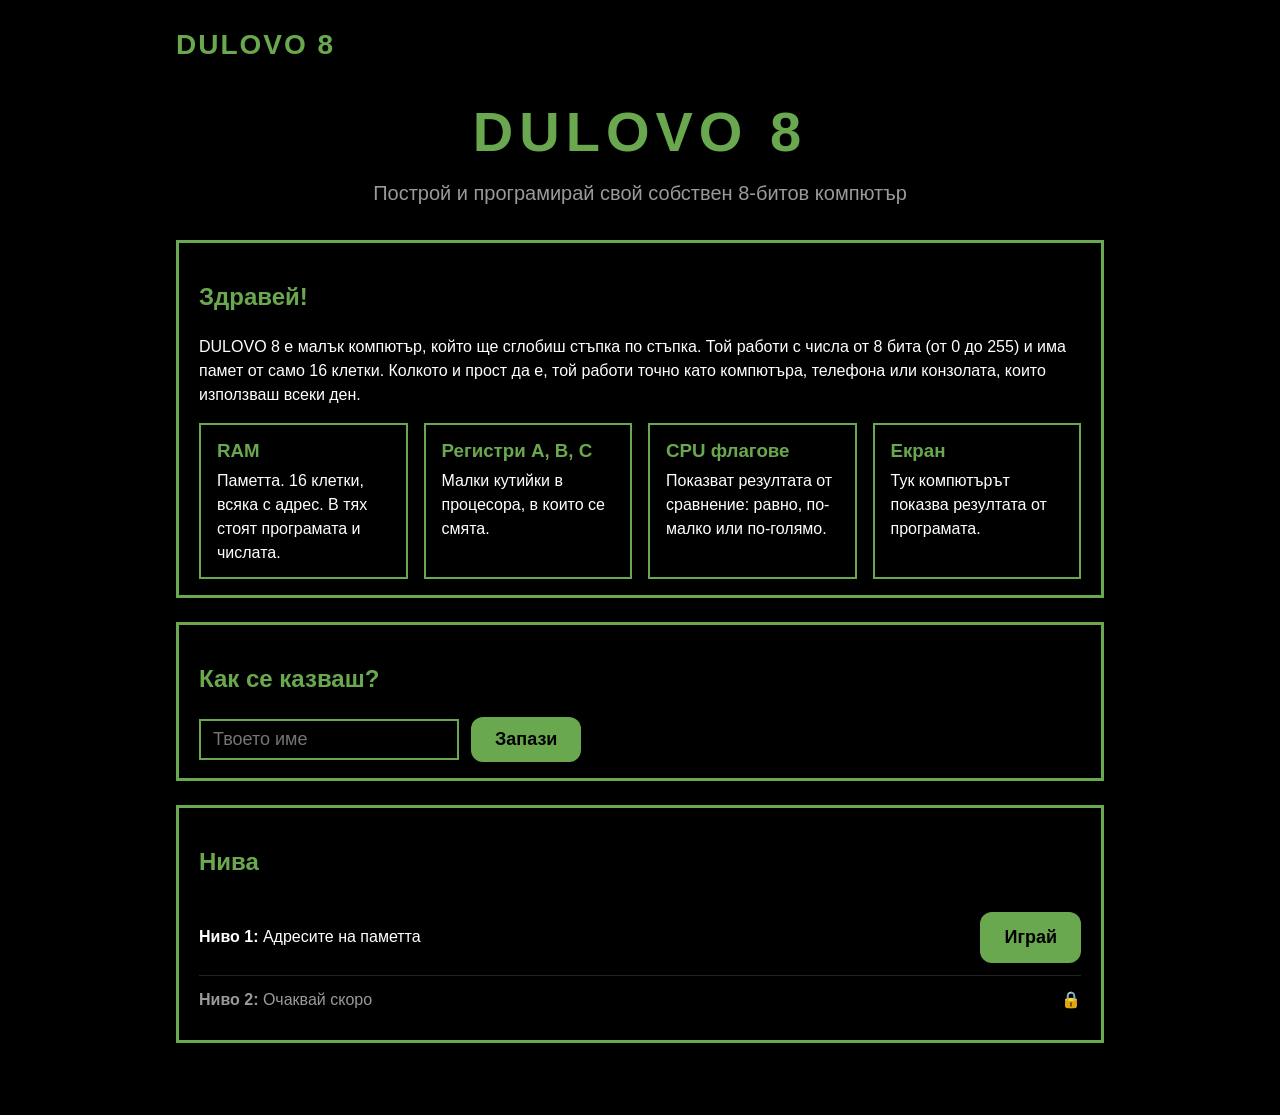
==== index.html @ 983c614d "Add home page and level 1 (RAM addresses) Static HTML/CSS/JS site styled after the original spreadsh" ====
<!DOCTYPE html>
<html lang="bg">
<head>
  <meta charset="UTF-8">
  <meta name="viewport" content="width=device-width, initial-scale=1">
  <title>DULOVO 8</title>
  <link rel="stylesheet" href="css/style.css">
</head>
<body>
  <div class="page">
    <div class="top-bar">
      <a class="logo" href="index.html">DULOVO 8</a>
      <span class="player-name" id="player-name"></span>
    </div>

    <div class="hero">
      <h1>DULOVO 8</h1>
      <p>Построй и програмирай свой собствен 8-битов компютър</p>
    </div>

    <div class="panel">
      <h2>Здравей!</h2>
      <p>
        DULOVO 8 е малък компютър, който ще сглобиш стъпка по стъпка.
        Той работи с числа от 8 бита (от 0 до 255) и има памет от само 16 клетки.
        Колкото и прост да е, той работи точно като компютъра, телефона или конзолата,
        които използваш всеки ден.
      </p>
      <div class="parts">
        <div class="part">
          <h3>RAM</h3>
          Паметта. 16 клетки, всяка с адрес. В тях стоят програмата и числата.
        </div>
        <div class="part">
          <h3>Регистри A, B, C</h3>
          Малки кутийки в процесора, в които се смята.
        </div>
        <div class="part">
          <h3>CPU флагове</h3>
          Показват резултата от сравнение: равно, по-малко или по-голямо.
        </div>
        <div class="part">
          <h3>Екран</h3>
          Тук компютърът показва резултата от програмата.
        </div>
      </div>
    </div>

    <div class="panel">
      <h2>Как се казваш?</h2>
      <form class="name-form" id="name-form">
        <input type="text" id="name-input" placeholder="Твоето име" maxlength="30" required>
        <button class="button" type="submit">Запази</button>
      </form>
    </div>

    <div class="panel">
      <h2>Нива</h2>
      <ul class="levels">
        <li>
          <span><strong>Ниво 1:</strong> Адресите на паметта</span>
          <span>
            <span class="badge" id="level-1-done" hidden>✔ Завършено</span>
            <a class="button" href="level-1.html">Играй</a>
          </span>
        </li>
        <li class="locked">
          <span><strong>Ниво 2:</strong> Очаквай скоро</span>
          <span>🔒</span>
        </li>
      </ul>
    </div>
  </div>

  <script src="js/progress.js"></script>
  <script>
    const nameInput = document.getElementById("name-input");
    nameInput.value = Progress.getName();
    showPlayerName();

    document.getElementById("name-form").addEventListener("submit", (event) => {
      event.preventDefault();
      Progress.setName(nameInput.value.trim());
      showPlayerName();
    });

    document.getElementById("level-1-done").hidden = !Progress.isCompleted(1);
  </script>
</body>
</html>
---- css/style.css ----
:root {
  --bg: #000;
  --fg: #fff;
  --green: #6aa84f;
  --green-dark: #4e7d3a;
  --muted: #9a9a9a;
  --error: #e06666;
  --ok-bg: #1f3a14;
  --error-bg: #3d1616;
}

* {
  box-sizing: border-box;
}

body {
  margin: 0;
  background: var(--bg);
  color: var(--fg);
  font-family: Arial, Helvetica, sans-serif;
  line-height: 1.5;
}

a {
  color: var(--green);
}

.page {
  max-width: 960px;
  margin: 0 auto;
  padding: 24px 16px 48px;
}

.top-bar {
  display: flex;
  justify-content: space-between;
  align-items: center;
  margin-bottom: 24px;
}

.logo {
  font-size: 28px;
  font-weight: bold;
  color: var(--green);
  text-decoration: none;
  letter-spacing: 2px;
}

.player-name {
  color: var(--muted);
}

h1,
h2 {
  color: var(--green);
}

.panel {
  border: 3px solid var(--green);
  padding: 16px 20px;
  margin-bottom: 24px;
}

.button {
  display: inline-block;
  background: var(--green);
  color: #000;
  border: none;
  border-radius: 12px;
  padding: 12px 24px;
  font-size: 18px;
  font-weight: bold;
  text-decoration: none;
  cursor: pointer;
}

.button:hover {
  background: var(--green-dark);
}

.button.secondary {
  background: transparent;
  color: var(--green);
  border: 2px solid var(--green);
}

.button:disabled {
  opacity: 0.5;
  cursor: default;
}

input[type="text"] {
  background: #000;
  color: var(--fg);
  border: 2px solid var(--green);
  padding: 8px 12px;
  font-size: 18px;
}

/* Home page */

.hero {
  text-align: center;
  margin-bottom: 32px;
}

.hero h1 {
  font-size: 56px;
  margin: 0;
  letter-spacing: 6px;
}

.hero p {
  font-size: 20px;
  color: var(--muted);
  margin-top: 4px;
}

.parts {
  display: grid;
  grid-template-columns: repeat(auto-fit, minmax(200px, 1fr));
  gap: 16px;
}

.part {
  border: 2px solid var(--green);
  padding: 12px 16px;
}

.part h3 {
  margin: 0 0 4px;
  color: var(--green);
}

.name-form {
  display: flex;
  gap: 12px;
  flex-wrap: wrap;
  align-items: center;
}

.levels {
  list-style: none;
  padding: 0;
  margin: 0;
}

.levels li {
  display: flex;
  justify-content: space-between;
  align-items: center;
  gap: 12px;
  border-bottom: 1px solid #222;
  padding: 12px 0;
}

.levels li:last-child {
  border-bottom: none;
}

.levels .locked {
  color: var(--muted);
}

.badge {
  color: var(--green);
  font-weight: bold;
}

/* RAM table */

.level-layout {
  display: flex;
  gap: 32px;
  flex-wrap: wrap;
  align-items: flex-start;
}

.ram-title {
  text-align: center;
  color: var(--green);
  font-weight: bold;
  font-size: 24px;
  margin-bottom: 4px;
}

.ram {
  border-collapse: collapse;
  border: 3px solid var(--green);
  font-size: 22px;
}

.ram td {
  border: 3px solid var(--green);
  height: 44px;
  padding: 0;
}

.ram td.address {
  width: 84px;
}

.ram td.content {
  width: 250px;
}

.ram input {
  width: 100%;
  height: 100%;
  background: transparent;
  color: var(--fg);
  border: none;
  font-size: 22px;
  text-align: center;
  outline: none;
}

.ram input:focus {
  background: #1a1a1a;
}

.ram td.correct {
  background: var(--ok-bg);
}

.ram td.wrong {
  background: var(--error-bg);
}

.task {
  flex: 1;
  min-width: 260px;
}

.actions {
  display: flex;
  gap: 12px;
  flex-wrap: wrap;
  margin: 16px 0;
}

.feedback {
  font-size: 18px;
  min-height: 28px;
}

.feedback.ok {
  color: var(--green);
}

.feedback.error {
  color: var(--error);
}

@media (max-width: 480px) {
  .hero h1 {
    font-size: 40px;
  }

  .ram td.content {
    width: 200px;
  }
}
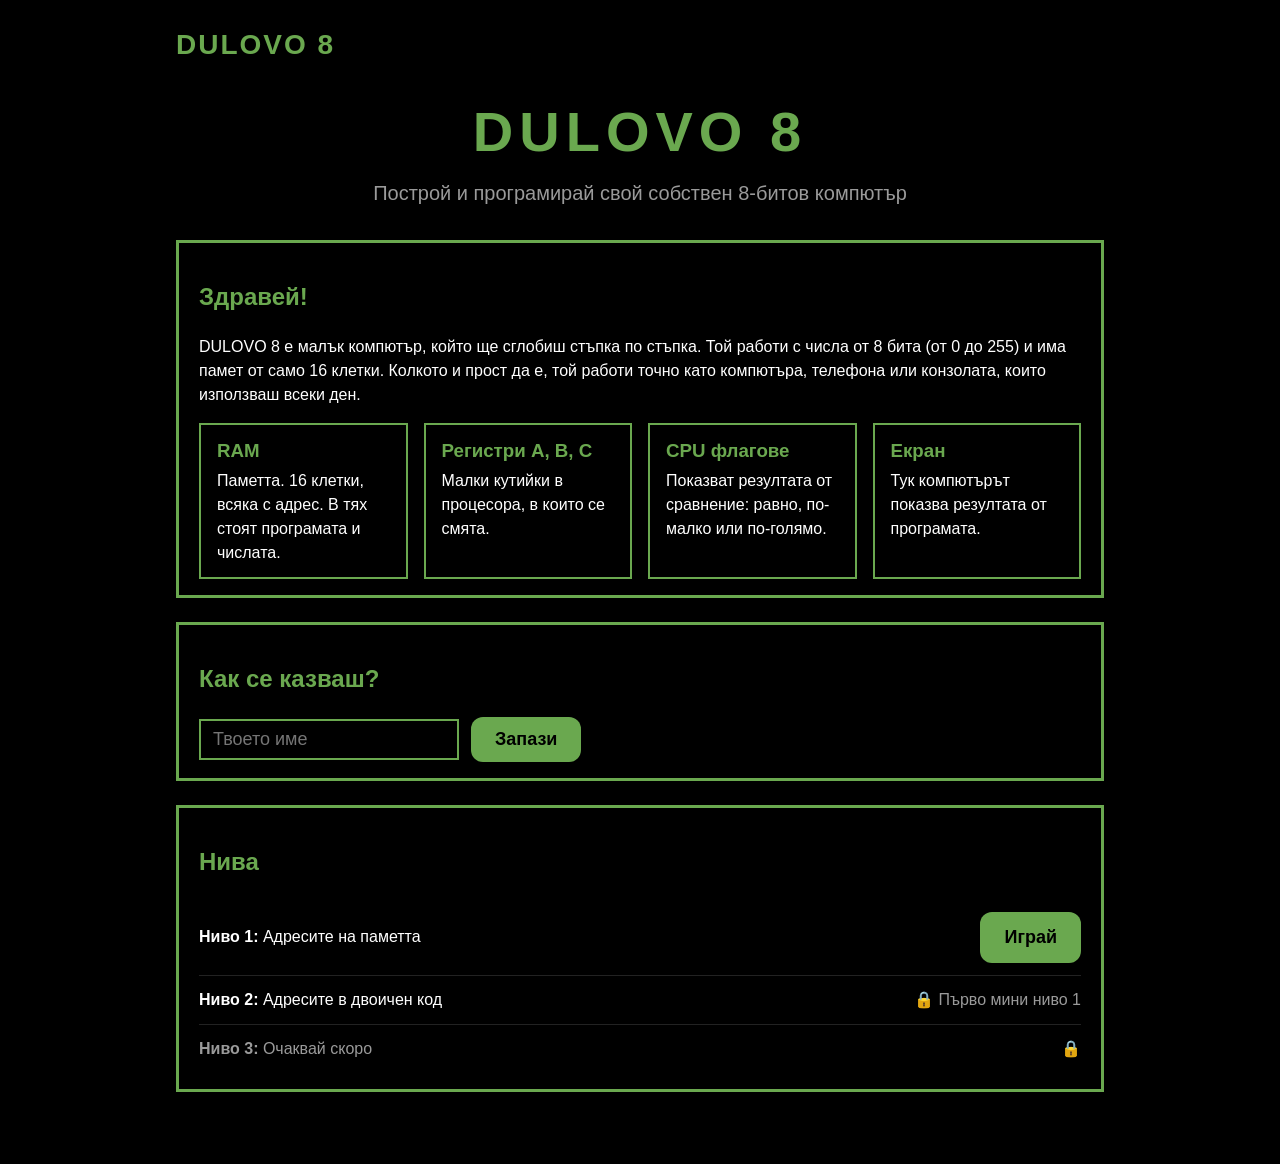
==== commit 55f99e0c: "Add level 2: RAM addresses in 4-bit binary Moves the shared RAM-table logic into js/ram-level.js so " ====
--- a/index.html
+++ b/index.html
@@ -64,8 +64,16 @@
             <a class="button" href="level-1.html">Играй</a>
           </span>
         </li>
+        <li>
+          <span><strong>Ниво 2:</strong> Адресите в двоичен код</span>
+          <span>
+            <span class="badge" id="level-2-done" hidden>✔ Завършено</span>
+            <a class="button" href="level-2.html" id="level-2-play" hidden>Играй</a>
+            <span class="locked" id="level-2-locked">🔒 Първо мини ниво 1</span>
+          </span>
+        </li>
         <li class="locked">
-          <span><strong>Ниво 2:</strong> Очаквай скоро</span>
+          <span><strong>Ниво 3:</strong> Очаквай скоро</span>
           <span>🔒</span>
         </li>
       </ul>
@@ -85,6 +93,9 @@
     });
 
     document.getElementById("level-1-done").hidden = !Progress.isCompleted(1);
+    document.getElementById("level-2-done").hidden = !Progress.isCompleted(2);
+    document.getElementById("level-2-play").hidden = !Progress.isCompleted(1);
+    document.getElementById("level-2-locked").hidden = Progress.isCompleted(1);
   </script>
 </body>
 </html>
--- a/css/style.css
+++ b/css/style.css
@@ -11,6 +11,10 @@
 
 * {
   box-sizing: border-box;
+}
+
+[hidden] {
+  display: none !important;
 }
 
 body {
@@ -186,7 +190,6 @@
 
 .ram {
   border-collapse: collapse;
-  border: 3px solid var(--green);
   font-size: 22px;
 }
 
@@ -202,6 +205,14 @@
 
 .ram td.content {
   width: 250px;
+}
+
+.ram td.decimal {
+  border: none;
+  width: 40px;
+  padding-right: 8px;
+  text-align: right;
+  color: var(--muted);
 }
 
 .ram input {
@@ -252,6 +263,32 @@
   color: var(--error);
 }
 
+.bits {
+  border-collapse: collapse;
+  margin: 8px 0;
+  font-size: 20px;
+  text-align: center;
+}
+
+.bits th,
+.bits td {
+  border: 2px solid var(--green);
+  width: 48px;
+  padding: 4px;
+}
+
+.bits th {
+  color: var(--green);
+}
+
+.bits td.sum {
+  border: none;
+  width: auto;
+  padding-left: 12px;
+  text-align: left;
+  white-space: nowrap;
+}
+
 @media (max-width: 480px) {
   .hero h1 {
     font-size: 40px;
@@ -260,4 +297,8 @@
   .ram td.content {
     width: 200px;
   }
-}
+
+  .ram td.decimal + td.address + td.content {
+    width: 150px;
+  }
+}
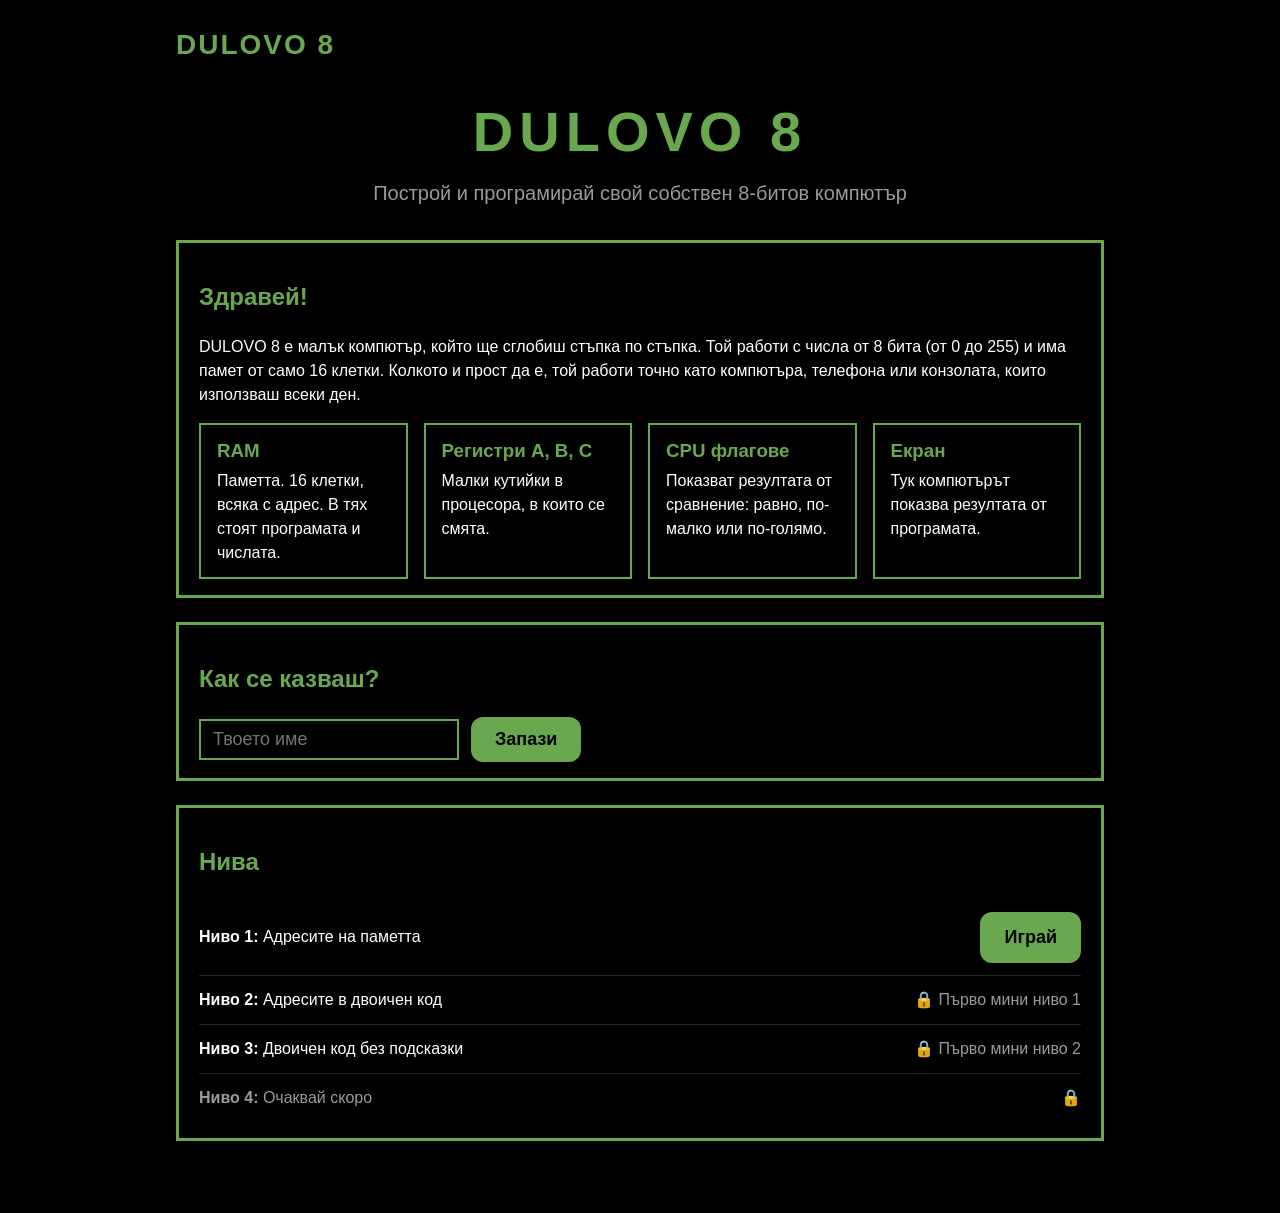
==== commit 16984eba: "Add level 3: binary addresses without the decimal helper Same task as level 2 but the grey decimal c" ====
--- a/index.html
+++ b/index.html
@@ -57,23 +57,31 @@
     <div class="panel">
       <h2>Нива</h2>
       <ul class="levels">
-        <li>
+        <li data-level="1">
           <span><strong>Ниво 1:</strong> Адресите на паметта</span>
           <span>
-            <span class="badge" id="level-1-done" hidden>✔ Завършено</span>
-            <a class="button" href="level-1.html">Играй</a>
+            <span class="badge done" hidden>✔ Завършено</span>
+            <a class="button play" href="level-1.html">Играй</a>
           </span>
         </li>
-        <li>
+        <li data-level="2">
           <span><strong>Ниво 2:</strong> Адресите в двоичен код</span>
           <span>
-            <span class="badge" id="level-2-done" hidden>✔ Завършено</span>
-            <a class="button" href="level-2.html" id="level-2-play" hidden>Играй</a>
-            <span class="locked" id="level-2-locked">🔒 Първо мини ниво 1</span>
+            <span class="badge done" hidden>✔ Завършено</span>
+            <a class="button play" href="level-2.html">Играй</a>
+            <span class="locked lock" hidden>🔒 Първо мини ниво 1</span>
+          </span>
+        </li>
+        <li data-level="3">
+          <span><strong>Ниво 3:</strong> Двоичен код без подсказки</span>
+          <span>
+            <span class="badge done" hidden>✔ Завършено</span>
+            <a class="button play" href="level-3.html">Играй</a>
+            <span class="locked lock" hidden>🔒 Първо мини ниво 2</span>
           </span>
         </li>
         <li class="locked">
-          <span><strong>Ниво 3:</strong> Очаквай скоро</span>
+          <span><strong>Ниво 4:</strong> Очаквай скоро</span>
           <span>🔒</span>
         </li>
       </ul>
@@ -92,10 +100,15 @@
       showPlayerName();
     });
 
-    document.getElementById("level-1-done").hidden = !Progress.isCompleted(1);
-    document.getElementById("level-2-done").hidden = !Progress.isCompleted(2);
-    document.getElementById("level-2-play").hidden = !Progress.isCompleted(1);
-    document.getElementById("level-2-locked").hidden = Progress.isCompleted(1);
+    // Each level unlocks once the previous one is completed.
+    document.querySelectorAll(".levels li[data-level]").forEach((item) => {
+      const level = Number(item.dataset.level);
+      const unlocked = level === 1 || Progress.isCompleted(level - 1);
+      item.querySelector(".done").hidden = !Progress.isCompleted(level);
+      item.querySelector(".play").hidden = !unlocked;
+      const lock = item.querySelector(".lock");
+      if (lock) lock.hidden = unlocked;
+    });
   </script>
 </body>
 </html>
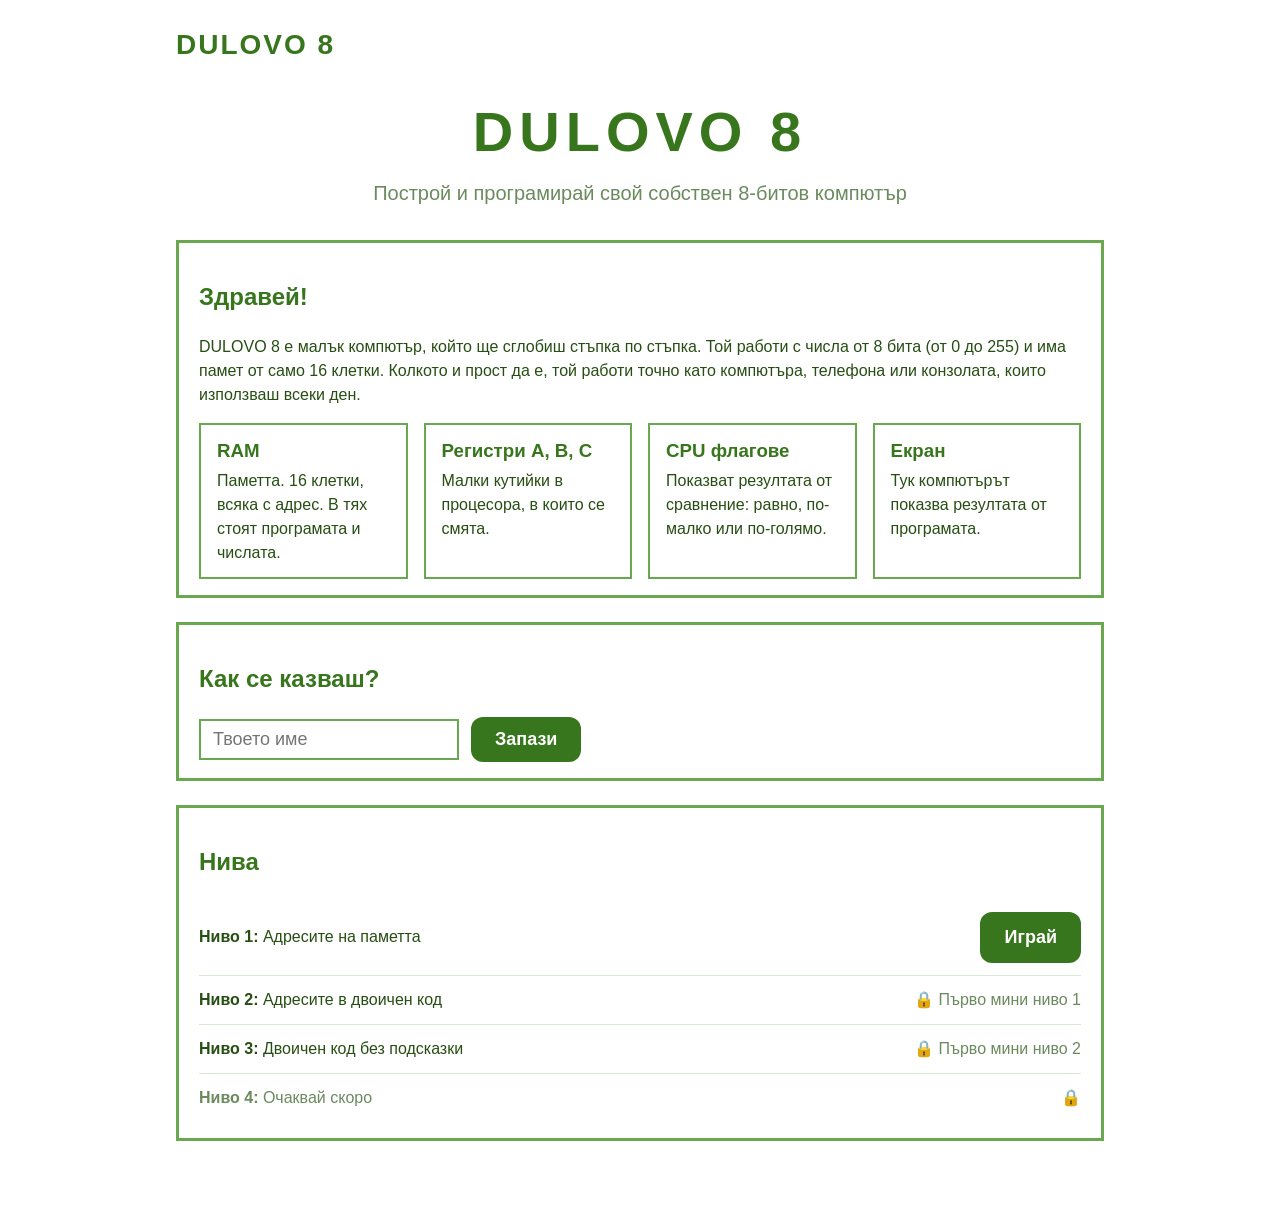
==== commit e130d423: "Follow the system light/dark theme Light (default): white background with green text, borders and bu" ====
--- a/index.html
+++ b/index.html
@@ -4,7 +4,7 @@
   <meta charset="UTF-8">
   <meta name="viewport" content="width=device-width, initial-scale=1">
   <title>DULOVO 8</title>
-  <link rel="stylesheet" href="css/style.css">
+  <link rel="stylesheet" href="css/style.css?v=5">
 </head>
 <body>
   <div class="page">
@@ -88,7 +88,7 @@
     </div>
   </div>
 
-  <script src="js/progress.js"></script>
+  <script src="js/progress.js?v=5"></script>
   <script>
     const nameInput = document.getElementById("name-input");
     nameInput.value = Progress.getName();
--- a/css/style.css
+++ b/css/style.css
@@ -1,12 +1,39 @@
 :root {
-  --bg: #000;
-  --fg: #fff;
-  --green: #6aa84f;
-  --green-dark: #4e7d3a;
-  --muted: #9a9a9a;
-  --error: #e06666;
-  --ok-bg: #1f3a14;
-  --error-bg: #3d1616;
+  color-scheme: light dark;
+
+  /* Light theme (default): white background, green text and borders. */
+  --bg: #fff;
+  --fg: #274e13;
+  --green: #38761d;
+  --border: #6aa84f;
+  --muted: #6b8a5e;
+  --error: #b42318;
+  --ok-bg: #d9ead3;
+  --error-bg: #f4cccc;
+  --focus-bg: #f1f8ee;
+  --divider: #d9ead3;
+  --button-bg: #38761d;
+  --button-hover: #274e13;
+  --button-fg: #fff;
+}
+
+/* Dark theme: black background, green borders, as in the original sheet. */
+@media (prefers-color-scheme: dark) {
+  :root {
+    --bg: #000;
+    --fg: #fff;
+    --green: #6aa84f;
+    --border: #6aa84f;
+    --muted: #9a9a9a;
+    --error: #e06666;
+    --ok-bg: #1f3a14;
+    --error-bg: #3d1616;
+    --focus-bg: #1a1a1a;
+    --divider: #222;
+    --button-bg: #6aa84f;
+    --button-hover: #4e7d3a;
+    --button-fg: #000;
+  }
 }
 
 * {
@@ -60,15 +87,15 @@
 }
 
 .panel {
-  border: 3px solid var(--green);
+  border: 3px solid var(--border);
   padding: 16px 20px;
   margin-bottom: 24px;
 }
 
 .button {
   display: inline-block;
-  background: var(--green);
-  color: #000;
+  background: var(--button-bg);
+  color: var(--button-fg);
   border: none;
   border-radius: 12px;
   padding: 12px 24px;
@@ -79,13 +106,13 @@
 }
 
 .button:hover {
-  background: var(--green-dark);
+  background: var(--button-hover);
 }
 
 .button.secondary {
   background: transparent;
   color: var(--green);
-  border: 2px solid var(--green);
+  border: 2px solid var(--border);
 }
 
 .button:disabled {
@@ -94,9 +121,9 @@
 }
 
 input[type="text"] {
-  background: #000;
+  background: var(--bg);
   color: var(--fg);
-  border: 2px solid var(--green);
+  border: 2px solid var(--border);
   padding: 8px 12px;
   font-size: 18px;
 }
@@ -127,7 +154,7 @@
 }
 
 .part {
-  border: 2px solid var(--green);
+  border: 2px solid var(--border);
   padding: 12px 16px;
 }
 
@@ -154,7 +181,7 @@
   justify-content: space-between;
   align-items: center;
   gap: 12px;
-  border-bottom: 1px solid #222;
+  border-bottom: 1px solid var(--divider);
   padding: 12px 0;
 }
 
@@ -194,7 +221,7 @@
 }
 
 .ram td {
-  border: 3px solid var(--green);
+  border: 3px solid var(--border);
   height: 44px;
   padding: 0;
 }
@@ -227,7 +254,7 @@
 }
 
 .ram input:focus {
-  background: #1a1a1a;
+  background: var(--focus-bg);
 }
 
 .ram td.correct {
@@ -272,7 +299,7 @@
 
 .bits th,
 .bits td {
-  border: 2px solid var(--green);
+  border: 2px solid var(--border);
   width: 48px;
   padding: 4px;
 }
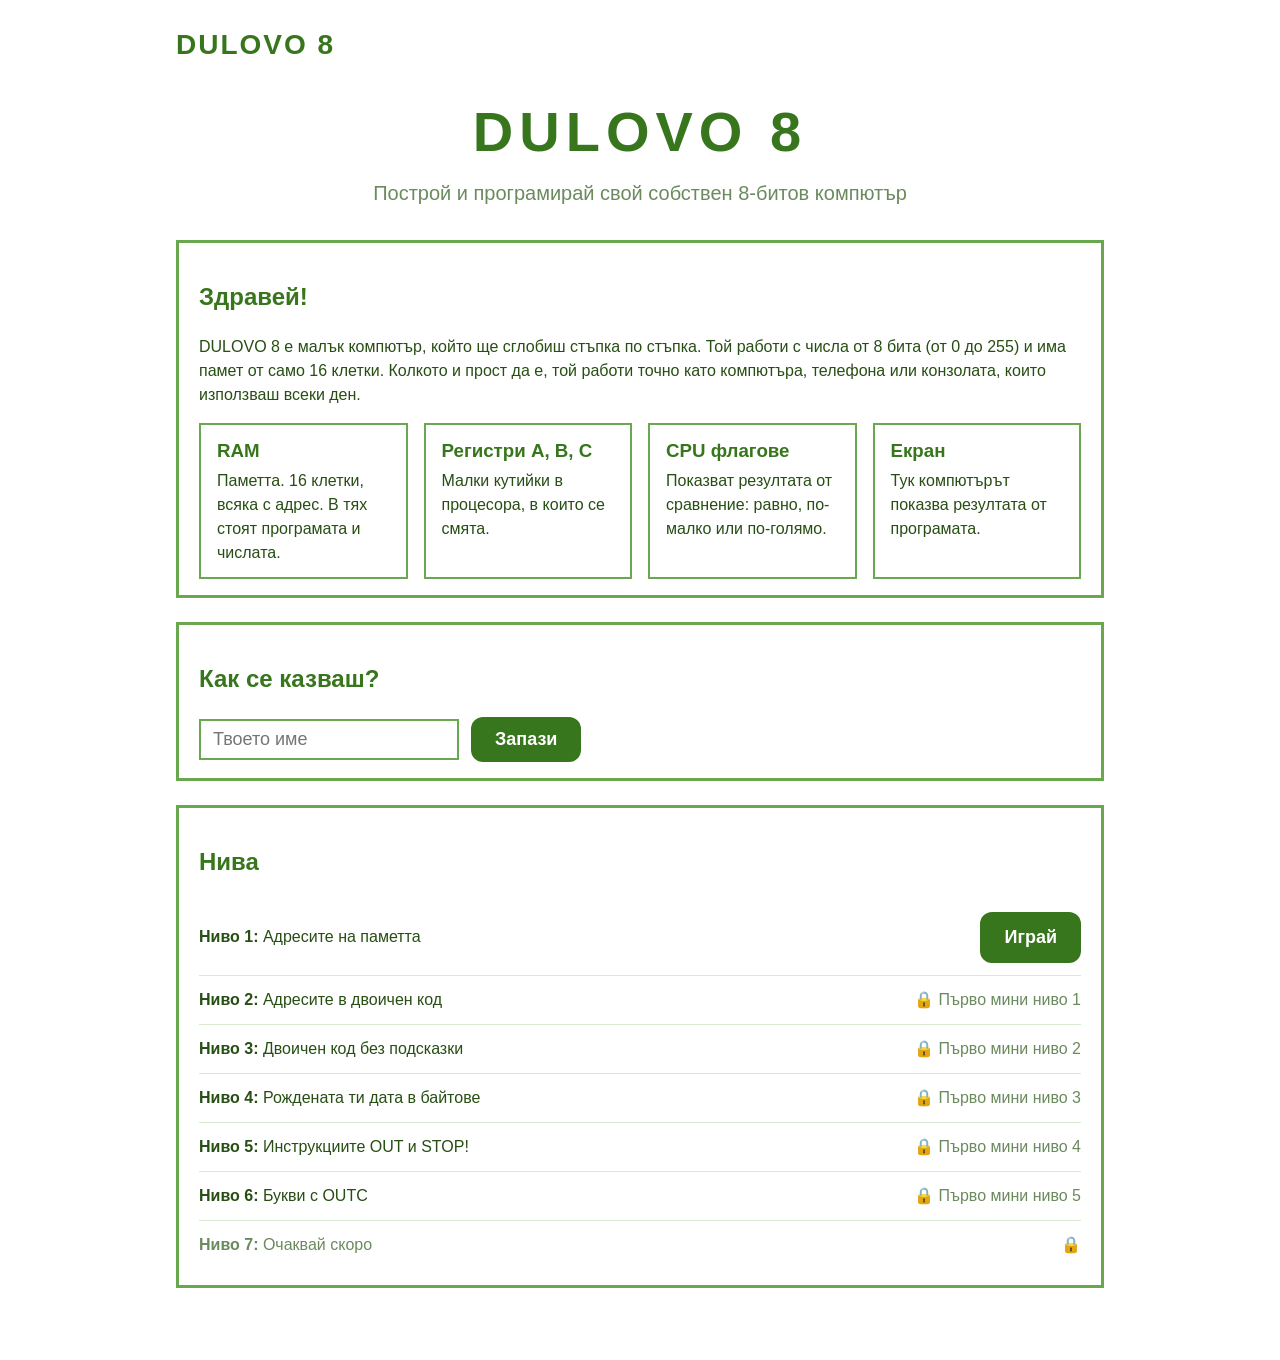
==== commit 8fe158a5: "Add levels 4-6 and green text in dark mode Level 4: the student enters their date of birth and write" ====
--- a/index.html
+++ b/index.html
@@ -4,7 +4,7 @@
   <meta charset="UTF-8">
   <meta name="viewport" content="width=device-width, initial-scale=1">
   <title>DULOVO 8</title>
-  <link rel="stylesheet" href="css/style.css?v=5">
+  <link rel="stylesheet" href="css/style.css?v=6">
 </head>
 <body>
   <div class="page">
@@ -80,15 +80,39 @@
             <span class="locked lock" hidden>🔒 Първо мини ниво 2</span>
           </span>
         </li>
+        <li data-level="4">
+          <span><strong>Ниво 4:</strong> Рождената ти дата в байтове</span>
+          <span>
+            <span class="badge done" hidden>✔ Завършено</span>
+            <a class="button play" href="level-4.html">Играй</a>
+            <span class="locked lock" hidden>🔒 Първо мини ниво 3</span>
+          </span>
+        </li>
+        <li data-level="5">
+          <span><strong>Ниво 5:</strong> Инструкциите OUT и STOP!</span>
+          <span>
+            <span class="badge done" hidden>✔ Завършено</span>
+            <a class="button play" href="level-5.html">Играй</a>
+            <span class="locked lock" hidden>🔒 Първо мини ниво 4</span>
+          </span>
+        </li>
+        <li data-level="6">
+          <span><strong>Ниво 6:</strong> Букви с OUTC</span>
+          <span>
+            <span class="badge done" hidden>✔ Завършено</span>
+            <a class="button play" href="level-6.html">Играй</a>
+            <span class="locked lock" hidden>🔒 Първо мини ниво 5</span>
+          </span>
+        </li>
         <li class="locked">
-          <span><strong>Ниво 4:</strong> Очаквай скоро</span>
+          <span><strong>Ниво 7:</strong> Очаквай скоро</span>
           <span>🔒</span>
         </li>
       </ul>
     </div>
   </div>
 
-  <script src="js/progress.js?v=5"></script>
+  <script src="js/progress.js?v=6"></script>
   <script>
     const nameInput = document.getElementById("name-input");
     nameInput.value = Progress.getName();
--- a/css/style.css
+++ b/css/style.css
@@ -15,16 +15,18 @@
   --button-bg: #38761d;
   --button-hover: #274e13;
   --button-fg: #fff;
-}
-
-/* Dark theme: black background, green borders, as in the original sheet. */
+  --run-bg: #fff2cc;
+  --screen-bg: #fff;
+}
+
+/* Dark theme: black background with green text and borders. */
 @media (prefers-color-scheme: dark) {
   :root {
     --bg: #000;
-    --fg: #fff;
+    --fg: #93c47d;
     --green: #6aa84f;
     --border: #6aa84f;
-    --muted: #9a9a9a;
+    --muted: #7f9f73;
     --error: #e06666;
     --ok-bg: #1f3a14;
     --error-bg: #3d1616;
@@ -33,6 +35,8 @@
     --button-bg: #6aa84f;
     --button-hover: #4e7d3a;
     --button-fg: #000;
+    --run-bg: #4d4000;
+    --screen-bg: #0b1a06;
   }
 }
 
@@ -60,6 +64,10 @@
   max-width: 960px;
   margin: 0 auto;
   padding: 24px 16px 48px;
+}
+
+.page.wide {
+  max-width: 1240px;
 }
 
 .top-bar {
@@ -234,6 +242,14 @@
   width: 250px;
 }
 
+.ram td.label {
+  text-align: center;
+}
+
+.ram td.running {
+  background: var(--run-bg);
+}
+
 .ram td.decimal {
   border: none;
   width: 40px;
@@ -257,6 +273,12 @@
   background: var(--focus-bg);
 }
 
+.ram input:disabled {
+  color: var(--fg);
+  -webkit-text-fill-color: var(--fg);
+  opacity: 1;
+}
+
 .ram td.correct {
   background: var(--ok-bg);
 }
@@ -316,6 +338,84 @@
   white-space: nowrap;
 }
 
+.bits.byte th,
+.bits.byte td {
+  width: 36px;
+  padding: 4px 2px;
+  font-size: 16px;
+}
+
+input[type="date"] {
+  background: var(--bg);
+  color: var(--fg);
+  border: 2px solid var(--border);
+  padding: 8px 12px;
+  font-size: 18px;
+  font-family: inherit;
+}
+
+/* Program levels */
+
+.run-button {
+  display: flex;
+  flex-direction: column;
+  align-items: center;
+  width: 100%;
+  max-width: 300px;
+  padding: 16px;
+  background: var(--border);
+  color: #000;
+  border: none;
+  border-radius: 24px;
+  margin-bottom: 12px;
+  font-size: 18px;
+  font-weight: bold;
+  cursor: pointer;
+}
+
+.run-button:disabled {
+  opacity: 0.5;
+  cursor: default;
+}
+
+.run-icon {
+  font-size: 56px;
+  line-height: 1;
+}
+
+.screen {
+  width: 240px;
+  min-height: 300px;
+  padding: 16px;
+  border: 6px solid var(--border);
+  background: var(--screen-bg);
+  font-size: 36px;
+  text-align: center;
+  white-space: pre-wrap;
+  word-break: break-all;
+}
+
+.example,
+.codes {
+  border-collapse: collapse;
+  margin: 8px 0;
+}
+
+.example td,
+.codes td,
+.codes th {
+  border: 2px solid var(--border);
+  padding: 4px 12px;
+}
+
+.codes th {
+  color: var(--green);
+}
+
+.note {
+  color: var(--muted);
+}
+
 @media (max-width: 480px) {
   .hero h1 {
     font-size: 40px;
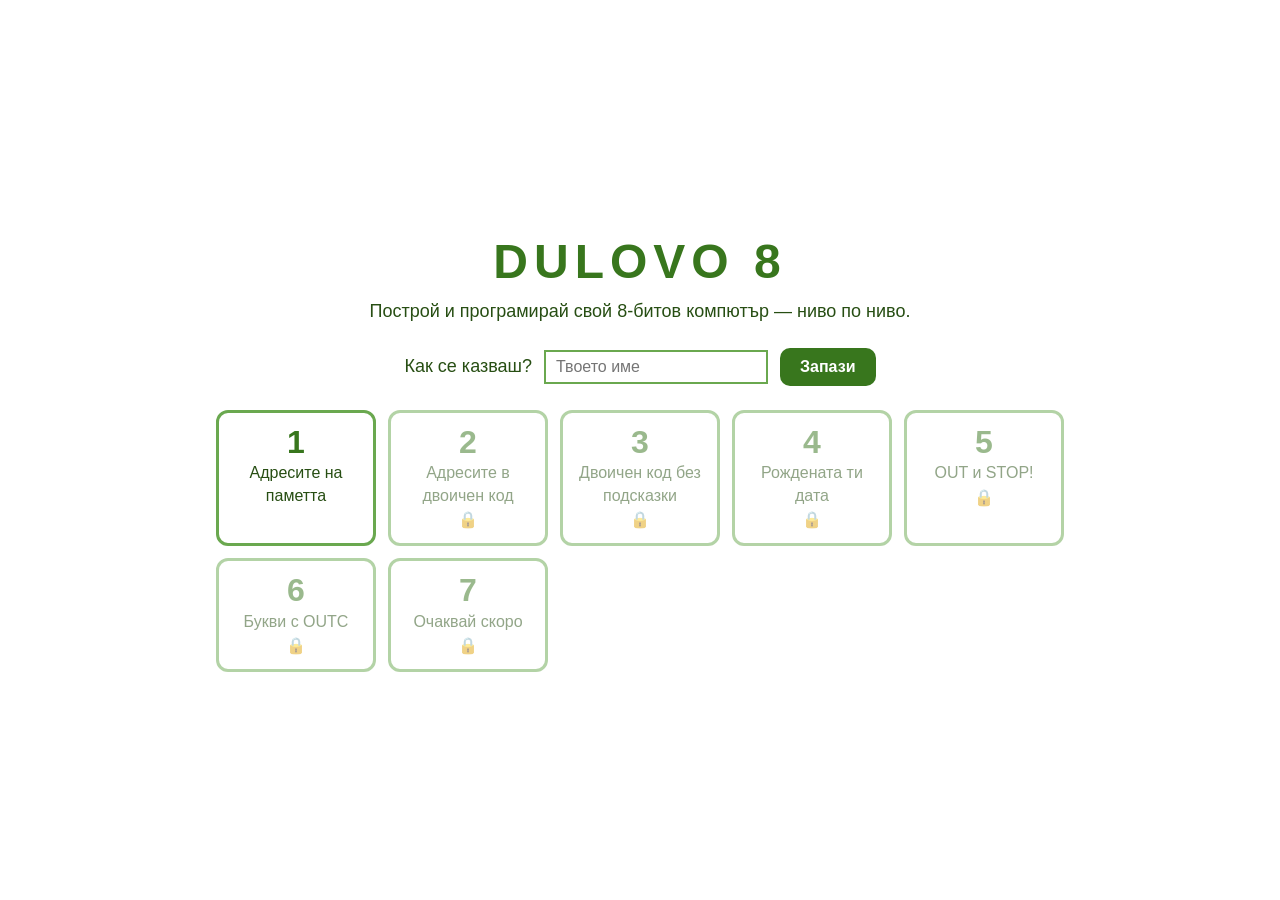
==== commit 55e1483d: "One-screen layout with centred RAM and less text Level pages now fill the window without scrolling: " ====
--- a/index.html
+++ b/index.html
@@ -4,134 +4,68 @@
   <meta charset="UTF-8">
   <meta name="viewport" content="width=device-width, initial-scale=1">
   <title>DULOVO 8</title>
-  <link rel="stylesheet" href="css/style.css?v=6">
+  <link rel="stylesheet" href="css/style.css?v=7">
 </head>
 <body>
-  <div class="page">
-    <div class="top-bar">
-      <a class="logo" href="index.html">DULOVO 8</a>
-      <span class="player-name" id="player-name"></span>
-    </div>
+  <div class="home">
+    <header class="hero">
+      <h1>DULOVO 8</h1>
+      <p>Построй и програмирай свой 8-битов компютър — ниво по ниво.</p>
+    </header>
 
-    <div class="hero">
-      <h1>DULOVO 8</h1>
-      <p>Построй и програмирай свой собствен 8-битов компютър</p>
-    </div>
+    <form class="name-form" id="name-form">
+      <label for="name-input">Как се казваш?</label>
+      <input type="text" id="name-input" placeholder="Твоето име" maxlength="30" required>
+      <button class="button" type="submit">Запази</button>
+    </form>
 
-    <div class="panel">
-      <h2>Здравей!</h2>
-      <p>
-        DULOVO 8 е малък компютър, който ще сглобиш стъпка по стъпка.
-        Той работи с числа от 8 бита (от 0 до 255) и има памет от само 16 клетки.
-        Колкото и прост да е, той работи точно като компютъра, телефона или конзолата,
-        които използваш всеки ден.
-      </p>
-      <div class="parts">
-        <div class="part">
-          <h3>RAM</h3>
-          Паметта. 16 клетки, всяка с адрес. В тях стоят програмата и числата.
-        </div>
-        <div class="part">
-          <h3>Регистри A, B, C</h3>
-          Малки кутийки в процесора, в които се смята.
-        </div>
-        <div class="part">
-          <h3>CPU флагове</h3>
-          Показват резултата от сравнение: равно, по-малко или по-голямо.
-        </div>
-        <div class="part">
-          <h3>Екран</h3>
-          Тук компютърът показва резултата от програмата.
-        </div>
-      </div>
-    </div>
-
-    <div class="panel">
-      <h2>Как се казваш?</h2>
-      <form class="name-form" id="name-form">
-        <input type="text" id="name-input" placeholder="Твоето име" maxlength="30" required>
-        <button class="button" type="submit">Запази</button>
-      </form>
-    </div>
-
-    <div class="panel">
-      <h2>Нива</h2>
-      <ul class="levels">
-        <li data-level="1">
-          <span><strong>Ниво 1:</strong> Адресите на паметта</span>
-          <span>
-            <span class="badge done" hidden>✔ Завършено</span>
-            <a class="button play" href="level-1.html">Играй</a>
-          </span>
-        </li>
-        <li data-level="2">
-          <span><strong>Ниво 2:</strong> Адресите в двоичен код</span>
-          <span>
-            <span class="badge done" hidden>✔ Завършено</span>
-            <a class="button play" href="level-2.html">Играй</a>
-            <span class="locked lock" hidden>🔒 Първо мини ниво 1</span>
-          </span>
-        </li>
-        <li data-level="3">
-          <span><strong>Ниво 3:</strong> Двоичен код без подсказки</span>
-          <span>
-            <span class="badge done" hidden>✔ Завършено</span>
-            <a class="button play" href="level-3.html">Играй</a>
-            <span class="locked lock" hidden>🔒 Първо мини ниво 2</span>
-          </span>
-        </li>
-        <li data-level="4">
-          <span><strong>Ниво 4:</strong> Рождената ти дата в байтове</span>
-          <span>
-            <span class="badge done" hidden>✔ Завършено</span>
-            <a class="button play" href="level-4.html">Играй</a>
-            <span class="locked lock" hidden>🔒 Първо мини ниво 3</span>
-          </span>
-        </li>
-        <li data-level="5">
-          <span><strong>Ниво 5:</strong> Инструкциите OUT и STOP!</span>
-          <span>
-            <span class="badge done" hidden>✔ Завършено</span>
-            <a class="button play" href="level-5.html">Играй</a>
-            <span class="locked lock" hidden>🔒 Първо мини ниво 4</span>
-          </span>
-        </li>
-        <li data-level="6">
-          <span><strong>Ниво 6:</strong> Букви с OUTC</span>
-          <span>
-            <span class="badge done" hidden>✔ Завършено</span>
-            <a class="button play" href="level-6.html">Играй</a>
-            <span class="locked lock" hidden>🔒 Първо мини ниво 5</span>
-          </span>
-        </li>
-        <li class="locked">
-          <span><strong>Ниво 7:</strong> Очаквай скоро</span>
-          <span>🔒</span>
-        </li>
-      </ul>
-    </div>
+    <nav class="level-grid">
+      <a class="level-tile" data-level="1" href="level-1.html">
+        <span class="number">1</span><span>Адресите на паметта</span><span class="state"></span>
+      </a>
+      <a class="level-tile" data-level="2" href="level-2.html">
+        <span class="number">2</span><span>Адресите в двоичен код</span><span class="state"></span>
+      </a>
+      <a class="level-tile" data-level="3" href="level-3.html">
+        <span class="number">3</span><span>Двоичен код без подсказки</span><span class="state"></span>
+      </a>
+      <a class="level-tile" data-level="4" href="level-4.html">
+        <span class="number">4</span><span>Рождената ти дата</span><span class="state"></span>
+      </a>
+      <a class="level-tile" data-level="5" href="level-5.html">
+        <span class="number">5</span><span>OUT и STOP!</span><span class="state"></span>
+      </a>
+      <a class="level-tile" data-level="6" href="level-6.html">
+        <span class="number">6</span><span>Букви с OUTC</span><span class="state"></span>
+      </a>
+      <span class="level-tile locked">
+        <span class="number">7</span><span>Очаквай скоро</span><span class="state">🔒</span>
+      </span>
+    </nav>
   </div>
 
-  <script src="js/progress.js?v=6"></script>
+  <script src="js/progress.js?v=7"></script>
   <script>
     const nameInput = document.getElementById("name-input");
     nameInput.value = Progress.getName();
-    showPlayerName();
 
     document.getElementById("name-form").addEventListener("submit", (event) => {
       event.preventDefault();
       Progress.setName(nameInput.value.trim());
-      showPlayerName();
     });
 
     // Each level unlocks once the previous one is completed.
-    document.querySelectorAll(".levels li[data-level]").forEach((item) => {
-      const level = Number(item.dataset.level);
+    document.querySelectorAll(".level-tile[data-level]").forEach((tile) => {
+      const level = Number(tile.dataset.level);
       const unlocked = level === 1 || Progress.isCompleted(level - 1);
-      item.querySelector(".done").hidden = !Progress.isCompleted(level);
-      item.querySelector(".play").hidden = !unlocked;
-      const lock = item.querySelector(".lock");
-      if (lock) lock.hidden = unlocked;
+      const state = tile.querySelector(".state");
+      if (Progress.isCompleted(level)) {
+        state.textContent = "✔";
+      } else if (!unlocked) {
+        state.textContent = "🔒";
+        tile.classList.add("locked");
+        tile.removeAttribute("href");
+      }
     });
   </script>
 </body>
--- a/css/style.css
+++ b/css/style.css
@@ -11,7 +11,6 @@
   --ok-bg: #d9ead3;
   --error-bg: #f4cccc;
   --focus-bg: #f1f8ee;
-  --divider: #d9ead3;
   --button-bg: #38761d;
   --button-hover: #274e13;
   --button-fg: #fff;
@@ -31,7 +30,6 @@
     --ok-bg: #1f3a14;
     --error-bg: #3d1616;
     --focus-bg: #1a1a1a;
-    --divider: #222;
     --button-bg: #6aa84f;
     --button-hover: #4e7d3a;
     --button-fg: #000;
@@ -53,51 +51,31 @@
   background: var(--bg);
   color: var(--fg);
   font-family: Arial, Helvetica, sans-serif;
-  line-height: 1.5;
+  line-height: 1.4;
 }
 
 a {
   color: var(--green);
 }
 
-.page {
-  max-width: 960px;
-  margin: 0 auto;
-  padding: 24px 16px 48px;
-}
-
-.page.wide {
-  max-width: 1240px;
-}
-
-.top-bar {
-  display: flex;
-  justify-content: space-between;
-  align-items: center;
-  margin-bottom: 24px;
+h1,
+h2 {
+  color: var(--green);
 }
 
 .logo {
-  font-size: 28px;
+  font-size: 20px;
   font-weight: bold;
   color: var(--green);
   text-decoration: none;
   letter-spacing: 2px;
+  white-space: nowrap;
 }
 
 .player-name {
   color: var(--muted);
-}
-
-h1,
-h2 {
-  color: var(--green);
-}
-
-.panel {
-  border: 3px solid var(--border);
-  padding: 16px 20px;
-  margin-bottom: 24px;
+  font-size: 14px;
+  white-space: nowrap;
 }
 
 .button {
@@ -105,9 +83,9 @@
   background: var(--button-bg);
   color: var(--button-fg);
   border: none;
-  border-radius: 12px;
-  padding: 12px 24px;
-  font-size: 18px;
+  border-radius: 10px;
+  padding: 10px 20px;
+  font-size: 16px;
   font-weight: bold;
   text-decoration: none;
   cursor: pointer;
@@ -128,143 +106,274 @@
   cursor: default;
 }
 
-input[type="text"] {
+input[type="text"],
+input[type="date"] {
   background: var(--bg);
   color: var(--fg);
   border: 2px solid var(--border);
-  padding: 8px 12px;
-  font-size: 18px;
+  padding: 6px 10px;
+  font-size: 16px;
+  font-family: inherit;
 }
 
 /* Home page */
 
+.home {
+  max-width: 880px;
+  min-height: 100dvh;
+  margin: 0 auto;
+  padding: 24px 16px;
+  display: flex;
+  flex-direction: column;
+  justify-content: center;
+  gap: 24px;
+}
+
 .hero {
   text-align: center;
-  margin-bottom: 32px;
 }
 
 .hero h1 {
-  font-size: 56px;
+  font-size: 48px;
   margin: 0;
   letter-spacing: 6px;
 }
 
 .hero p {
-  font-size: 20px;
-  color: var(--muted);
-  margin-top: 4px;
-}
-
-.parts {
-  display: grid;
-  grid-template-columns: repeat(auto-fit, minmax(200px, 1fr));
-  gap: 16px;
-}
-
-.part {
-  border: 2px solid var(--border);
-  padding: 12px 16px;
-}
-
-.part h3 {
-  margin: 0 0 4px;
-  color: var(--green);
+  margin: 4px 0 0;
+  font-size: 18px;
 }
 
 .name-form {
   display: flex;
+  justify-content: center;
+  align-items: center;
   gap: 12px;
   flex-wrap: wrap;
+  font-size: 18px;
+}
+
+.level-grid {
+  display: grid;
+  grid-template-columns: repeat(auto-fill, minmax(150px, 1fr));
+  gap: 12px;
+}
+
+.level-tile {
+  display: flex;
+  flex-direction: column;
   align-items: center;
-}
-
-.levels {
+  gap: 2px;
+  padding: 12px;
+  border: 3px solid var(--border);
+  border-radius: 12px;
+  color: var(--fg);
+  text-align: center;
+  text-decoration: none;
+}
+
+a.level-tile[href]:hover {
+  background: var(--focus-bg);
+}
+
+.level-tile .number {
+  font-size: 32px;
+  font-weight: bold;
+  color: var(--green);
+  line-height: 1.1;
+}
+
+.level-tile .state {
+  min-height: 1.4em;
+  font-weight: bold;
+  color: var(--green);
+}
+
+.level-tile.locked {
+  opacity: 0.5;
+}
+
+/* Level pages: header, task line, machine and controls fill one screen. */
+
+body.game {
+  height: 100dvh;
+  display: flex;
+  flex-direction: column;
+  overflow: hidden;
+}
+
+.bar {
+  display: flex;
+  align-items: center;
+  gap: 16px;
+  padding: 8px 16px;
+  border-bottom: 2px solid var(--border);
+}
+
+.bar h1 {
+  flex: 1;
+  margin: 0;
+  font-size: 20px;
+  text-align: center;
+}
+
+.task {
+  display: flex;
+  align-items: center;
+  justify-content: center;
+  flex-wrap: wrap;
+  gap: 8px 12px;
+  padding: 8px 16px;
+  text-align: center;
+}
+
+.goal {
+  margin: 0;
+  font-size: 18px;
+}
+
+.chips {
+  display: flex;
+  justify-content: center;
+  flex-wrap: wrap;
+  gap: 8px;
+  margin: 0;
+  padding: 0;
   list-style: none;
+  font-size: 15px;
+}
+
+.chips li {
+  border: 2px solid var(--border);
+  border-radius: 8px;
+  padding: 2px 10px;
+}
+
+.chips:empty {
+  display: none;
+}
+
+.help-button {
+  flex: none;
+  width: 32px;
+  height: 32px;
+  border: 2px solid var(--border);
+  border-radius: 50%;
+  background: transparent;
+  color: var(--green);
+  font-size: 18px;
+  font-weight: bold;
+  cursor: pointer;
+}
+
+/* CPU on the left, RAM in the centre, screen on the right, as in the sheet.
+   The stage is a size container so the RAM can scale to the window height. */
+.stage {
+  flex: 1;
+  min-height: 0;
+  container-type: size;
+  display: grid;
+  grid-template-columns: minmax(0, 1fr) auto minmax(0, 1fr);
+  grid-template-areas: "cpu ram screen";
+  gap: 24px;
+  padding: 4px 16px;
+}
+
+.cpu-area {
+  grid-area: cpu;
+  min-height: 0;
+  display: flex;
+  flex-direction: column;
+  align-items: flex-end;
+  justify-content: center;
+  gap: 16px;
+}
+
+.ram-area {
+  grid-area: ram;
+  min-height: 0;
+  width: clamp(220px, min(58cqh, 46cqw), 440px);
+  display: flex;
+  flex-direction: column;
+  font-size: clamp(12px, 3.1cqh, 26px);
+}
+
+.screen-area {
+  grid-area: screen;
+  min-height: 0;
+  width: min(100%, 320px);
+  display: flex;
+  flex-direction: column;
+}
+
+.area-title {
+  text-align: center;
+  color: var(--green);
+  font-weight: bold;
+  font-size: 18px;
+  margin-bottom: 2px;
+}
+
+/* RAM: 16 equal rows that share the available height. */
+
+.ram {
+  flex: 1;
+  min-height: 0;
+  display: grid;
+  grid-template-rows: repeat(16, minmax(0, 1fr));
+}
+
+.ram tbody {
+  display: contents;
+}
+
+.ram tr {
+  display: grid;
+  grid-template-columns: 1fr 2.6fr;
+  min-height: 0;
+}
+
+.ram.with-decimal tr {
+  grid-template-columns: 1.6em 1fr 2.6fr;
+}
+
+.ram td {
+  display: flex;
+  align-items: center;
+  justify-content: center;
+  min-width: 0;
+  min-height: 0;
   padding: 0;
-  margin: 0;
-}
-
-.levels li {
-  display: flex;
-  justify-content: space-between;
-  align-items: center;
-  gap: 12px;
-  border-bottom: 1px solid var(--divider);
-  padding: 12px 0;
-}
-
-.levels li:last-child {
-  border-bottom: none;
-}
-
-.levels .locked {
+  overflow: hidden;
+  border-right: 3px solid var(--border);
+  border-bottom: 3px solid var(--border);
+}
+
+.ram td.address {
+  border-left: 3px solid var(--border);
+}
+
+.ram tr:first-child td {
+  border-top: 3px solid var(--border);
+}
+
+.ram tr td.decimal {
+  border: none;
+  justify-content: flex-end;
+  padding-right: 0.4em;
   color: var(--muted);
-}
-
-.badge {
-  color: var(--green);
-  font-weight: bold;
-}
-
-/* RAM table */
-
-.level-layout {
-  display: flex;
-  gap: 32px;
-  flex-wrap: wrap;
-  align-items: flex-start;
-}
-
-.ram-title {
-  text-align: center;
-  color: var(--green);
-  font-weight: bold;
-  font-size: 24px;
-  margin-bottom: 4px;
-}
-
-.ram {
-  border-collapse: collapse;
-  font-size: 22px;
-}
-
-.ram td {
-  border: 3px solid var(--border);
-  height: 44px;
-  padding: 0;
-}
-
-.ram td.address {
-  width: 84px;
-}
-
-.ram td.content {
-  width: 250px;
-}
-
-.ram td.label {
-  text-align: center;
-}
-
-.ram td.running {
-  background: var(--run-bg);
-}
-
-.ram td.decimal {
-  border: none;
-  width: 40px;
-  padding-right: 8px;
-  text-align: right;
-  color: var(--muted);
+  font-size: 0.8em;
 }
 
 .ram input {
   width: 100%;
   height: 100%;
+  min-width: 0;
+  padding: 0;
   background: transparent;
   color: var(--fg);
   border: none;
-  font-size: 22px;
+  font: inherit;
   text-align: center;
   outline: none;
 }
@@ -287,88 +396,23 @@
   background: var(--error-bg);
 }
 
-.task {
-  flex: 1;
-  min-width: 260px;
-}
-
-.actions {
-  display: flex;
-  gap: 12px;
-  flex-wrap: wrap;
-  margin: 16px 0;
-}
-
-.feedback {
-  font-size: 18px;
-  min-height: 28px;
-}
-
-.feedback.ok {
-  color: var(--green);
-}
-
-.feedback.error {
-  color: var(--error);
-}
-
-.bits {
-  border-collapse: collapse;
-  margin: 8px 0;
-  font-size: 20px;
-  text-align: center;
-}
-
-.bits th,
-.bits td {
-  border: 2px solid var(--border);
-  width: 48px;
-  padding: 4px;
-}
-
-.bits th {
-  color: var(--green);
-}
-
-.bits td.sum {
-  border: none;
-  width: auto;
-  padding-left: 12px;
-  text-align: left;
-  white-space: nowrap;
-}
-
-.bits.byte th,
-.bits.byte td {
-  width: 36px;
-  padding: 4px 2px;
-  font-size: 16px;
-}
-
-input[type="date"] {
-  background: var(--bg);
-  color: var(--fg);
-  border: 2px solid var(--border);
-  padding: 8px 12px;
-  font-size: 18px;
-  font-family: inherit;
-}
-
-/* Program levels */
+.ram td.running {
+  background: var(--run-bg);
+}
+
+/* CPU and screen */
 
 .run-button {
   display: flex;
   flex-direction: column;
   align-items: center;
-  width: 100%;
-  max-width: 300px;
-  padding: 16px;
+  width: min(220px, 100%);
+  padding: 12px;
   background: var(--border);
   color: #000;
   border: none;
-  border-radius: 24px;
-  margin-bottom: 12px;
-  font-size: 18px;
+  border-radius: 20px;
+  font-size: 16px;
   font-weight: bold;
   cursor: pointer;
 }
@@ -379,53 +423,185 @@
 }
 
 .run-icon {
-  font-size: 56px;
+  font-size: 48px;
   line-height: 1;
 }
 
 .screen {
-  width: 240px;
-  min-height: 300px;
-  padding: 16px;
+  flex: 1;
+  min-height: 0;
+  overflow: auto;
+  padding: 12px;
   border: 6px solid var(--border);
   background: var(--screen-bg);
-  font-size: 36px;
+  font-size: clamp(20px, 5cqh, 40px);
   text-align: center;
   white-space: pre-wrap;
   word-break: break-all;
 }
 
-.example,
-.codes {
+/* Feedback and buttons under the machine */
+
+.controls {
+  display: flex;
+  align-items: center;
+  justify-content: center;
+  flex-wrap: wrap;
+  gap: 8px 16px;
+  min-height: 56px;
+  padding: 8px 16px 12px;
+}
+
+.feedback {
+  margin: 0;
+  font-size: 16px;
+  text-align: center;
+}
+
+.feedback.ok {
+  color: var(--green);
+}
+
+.feedback.error {
+  color: var(--error);
+}
+
+.actions {
+  display: flex;
+  gap: 12px;
+  flex-wrap: wrap;
+}
+
+/* Help and success dialogs */
+
+.dialog {
+  max-width: min(520px, calc(100vw - 32px));
+  padding: 20px 24px;
+  border: 3px solid var(--border);
+  border-radius: 12px;
+  background: var(--bg);
+  color: var(--fg);
+}
+
+.dialog::backdrop {
+  background: rgba(0, 0, 0, 0.5);
+}
+
+.dialog h2 {
+  margin-top: 0;
+}
+
+.dialog .actions {
+  justify-content: flex-end;
+  margin-top: 16px;
+}
+
+.bits,
+.example {
   border-collapse: collapse;
   margin: 8px 0;
 }
 
-.example td,
-.codes td,
-.codes th {
+.bits {
+  font-size: 18px;
+  text-align: center;
+}
+
+.bits th,
+.bits td,
+.example td {
   border: 2px solid var(--border);
-  padding: 4px 12px;
-}
-
-.codes th {
-  color: var(--green);
+  padding: 4px 10px;
+}
+
+.bits th {
+  color: var(--green);
+}
+
+.bits td.sum {
+  border: none;
+  text-align: left;
+  white-space: nowrap;
+}
+
+.bits.byte th,
+.bits.byte td {
+  padding: 4px;
+  font-size: 15px;
 }
 
 .note {
   color: var(--muted);
 }
 
-@media (max-width: 480px) {
+/* Phones: the page scrolls; the RAM gets a full screen of height so all 16
+   cells are visible at once, and the controls stay pinned at the bottom. */
+@media (max-width: 720px) {
+  body.game {
+    height: auto;
+    overflow: visible;
+  }
+
+  .bar {
+    gap: 8px;
+  }
+
+  .bar h1,
+  .logo {
+    font-size: 16px;
+  }
+
+  .goal {
+    font-size: 16px;
+  }
+
+  .stage {
+    container-type: normal;
+    display: flex;
+    flex-direction: column;
+    align-items: center;
+    gap: 16px;
+  }
+
+  .ram-area {
+    flex: none;
+    height: calc(100dvh - 90px);
+    width: min(100%, 60dvh);
+    font-size: clamp(12px, 2.6dvh, 22px);
+  }
+
+  .cpu-area {
+    order: 1;
+    align-items: center;
+  }
+
+  .cpu-area:empty,
+  .screen-area:empty {
+    display: none;
+  }
+
+  .screen-area {
+    order: 2;
+    flex: none;
+  }
+
+  .screen {
+    min-height: 160px;
+    font-size: 28px;
+  }
+
+  .controls {
+    position: sticky;
+    bottom: 0;
+    background: var(--bg);
+    border-top: 2px solid var(--border);
+  }
+
+  .controls:has(.feedback:empty):not(:has(.actions)) {
+    display: none;
+  }
+
   .hero h1 {
     font-size: 40px;
   }
-
-  .ram td.content {
-    width: 200px;
-  }
-
-  .ram td.decimal + td.address + td.content {
-    width: 150px;
-  }
-}
+}
